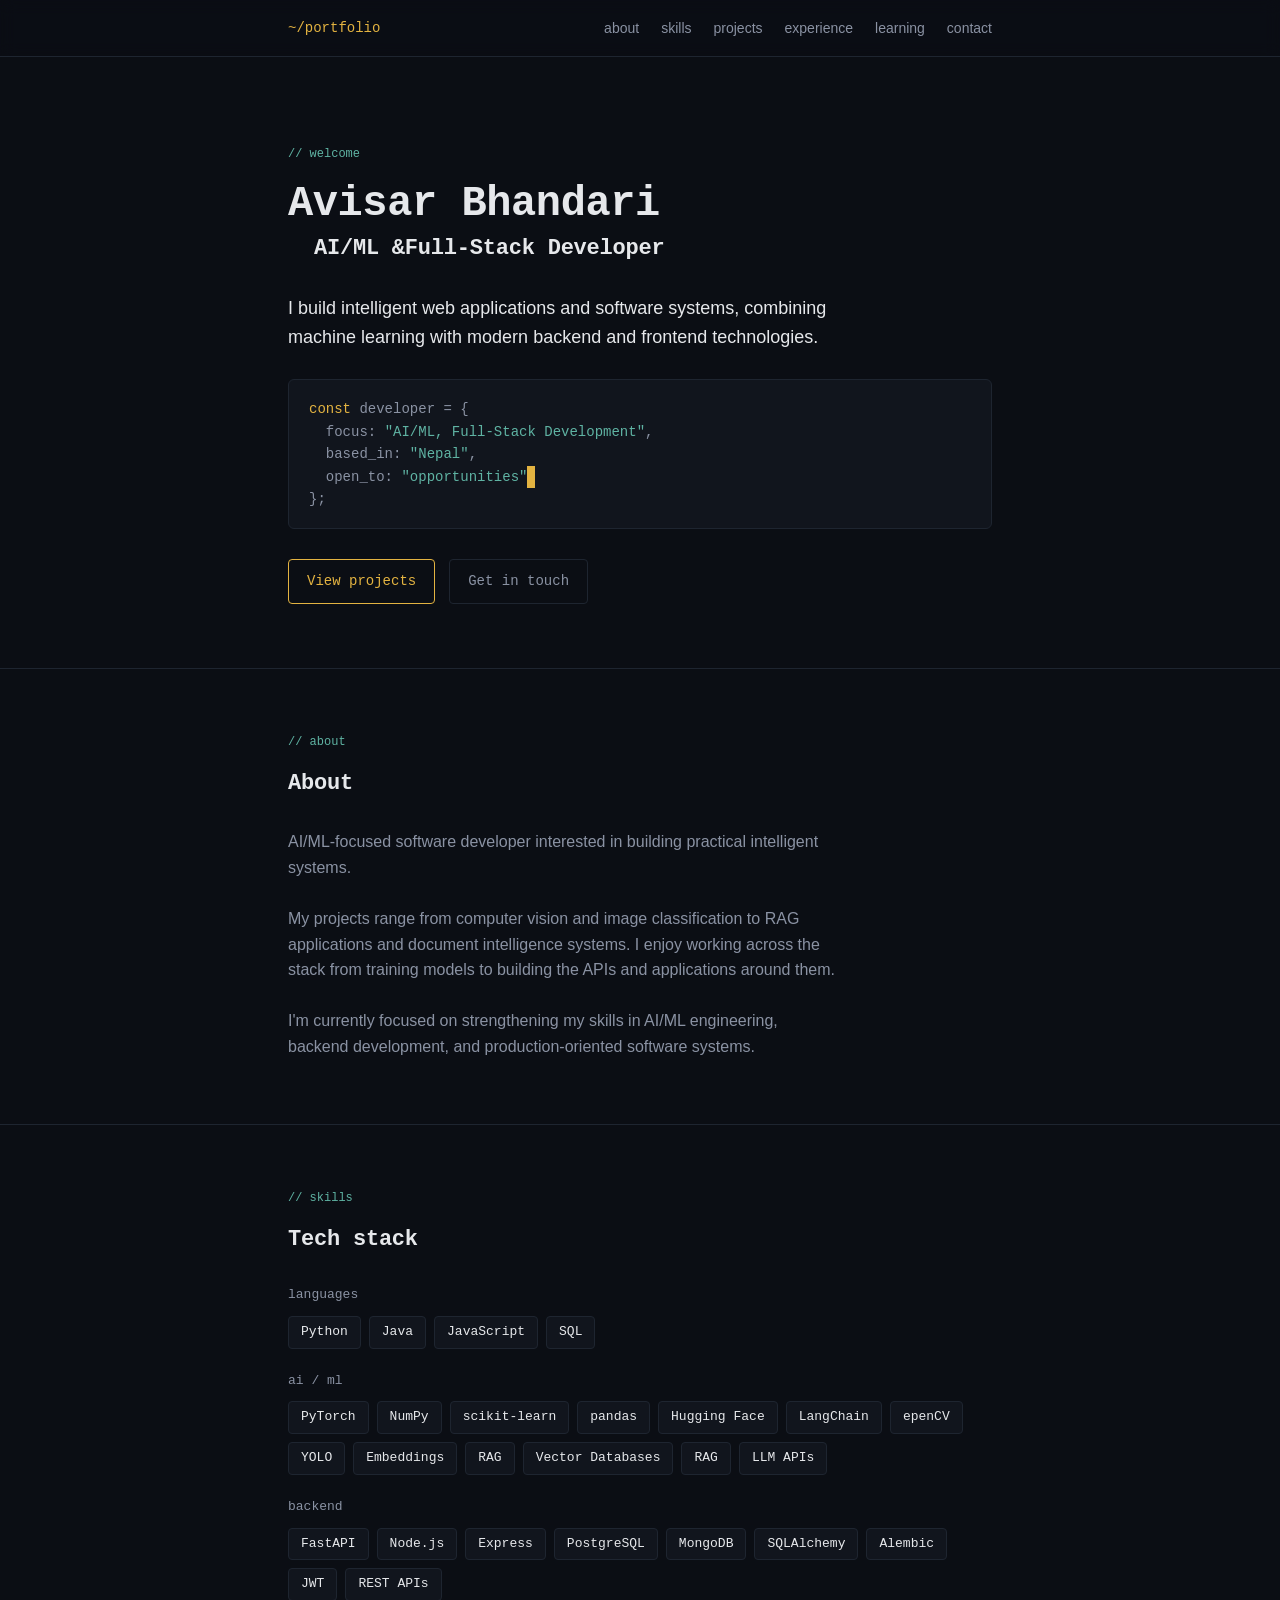
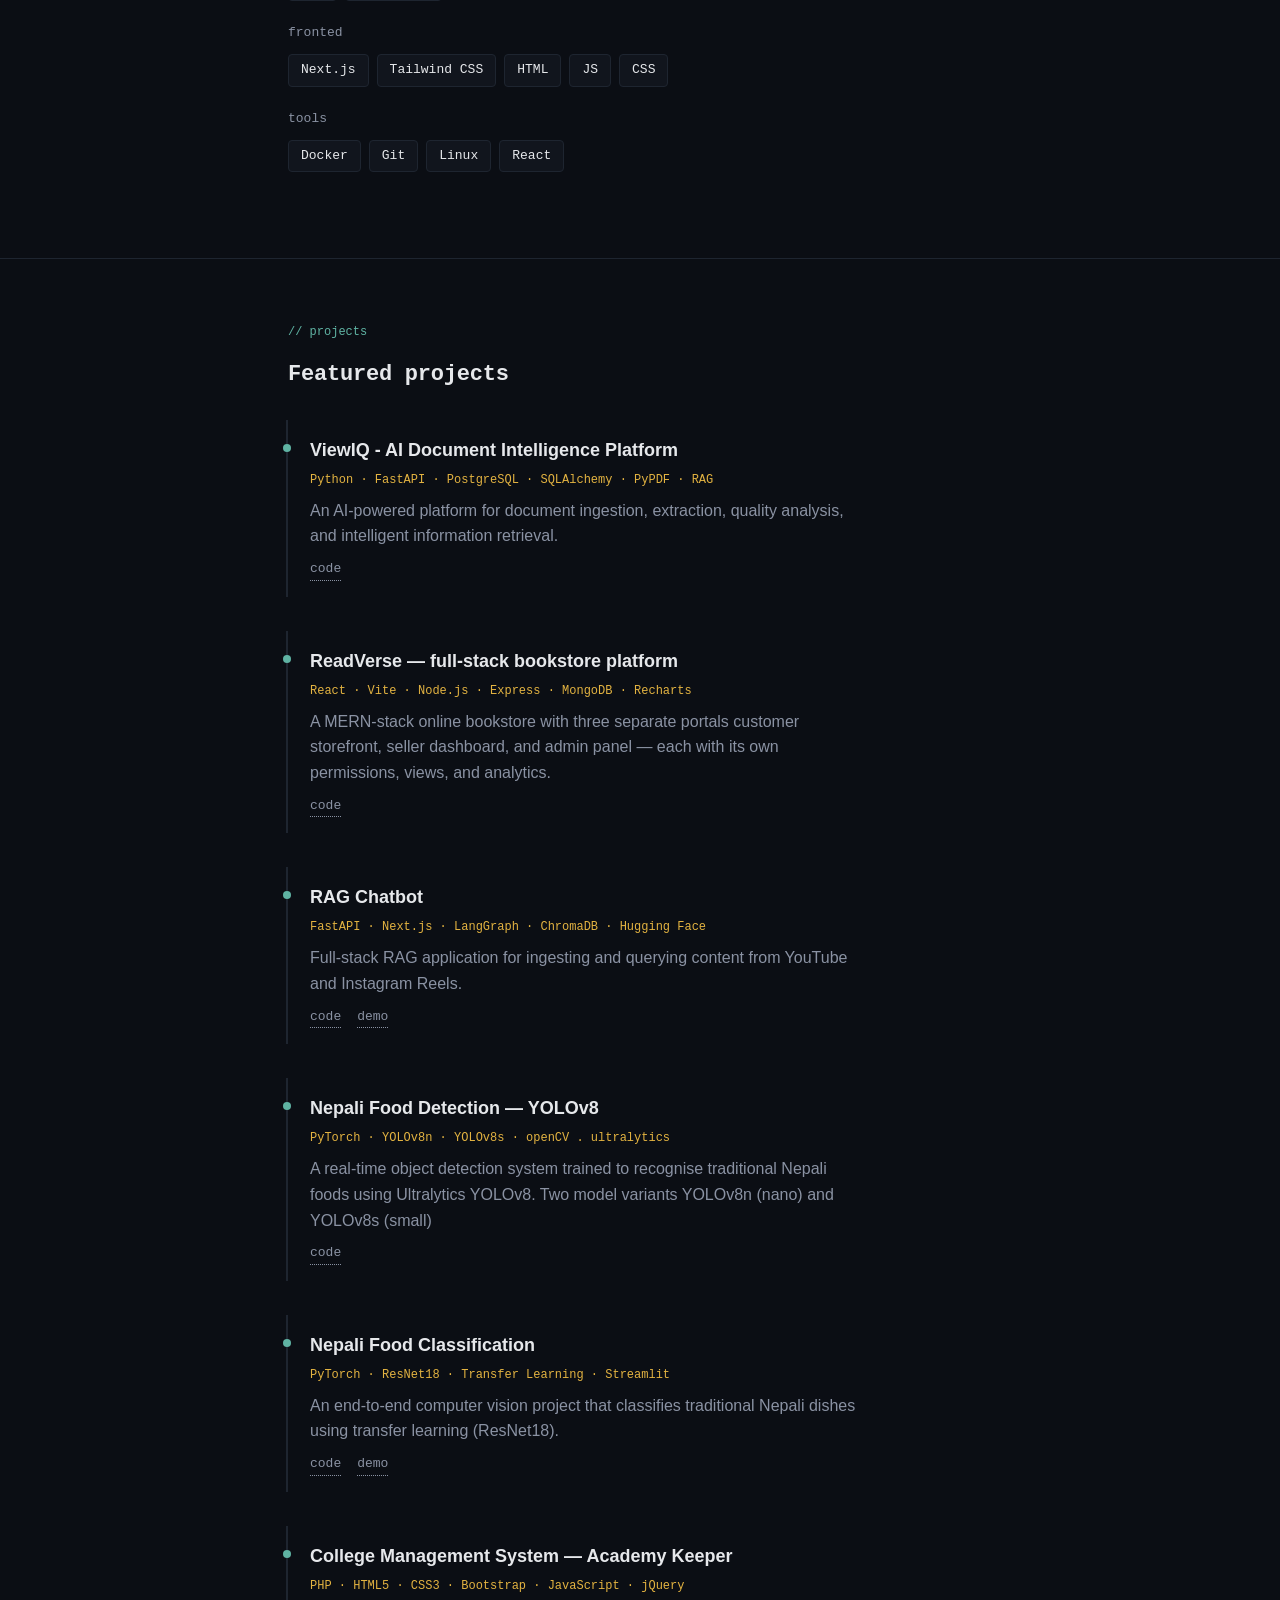
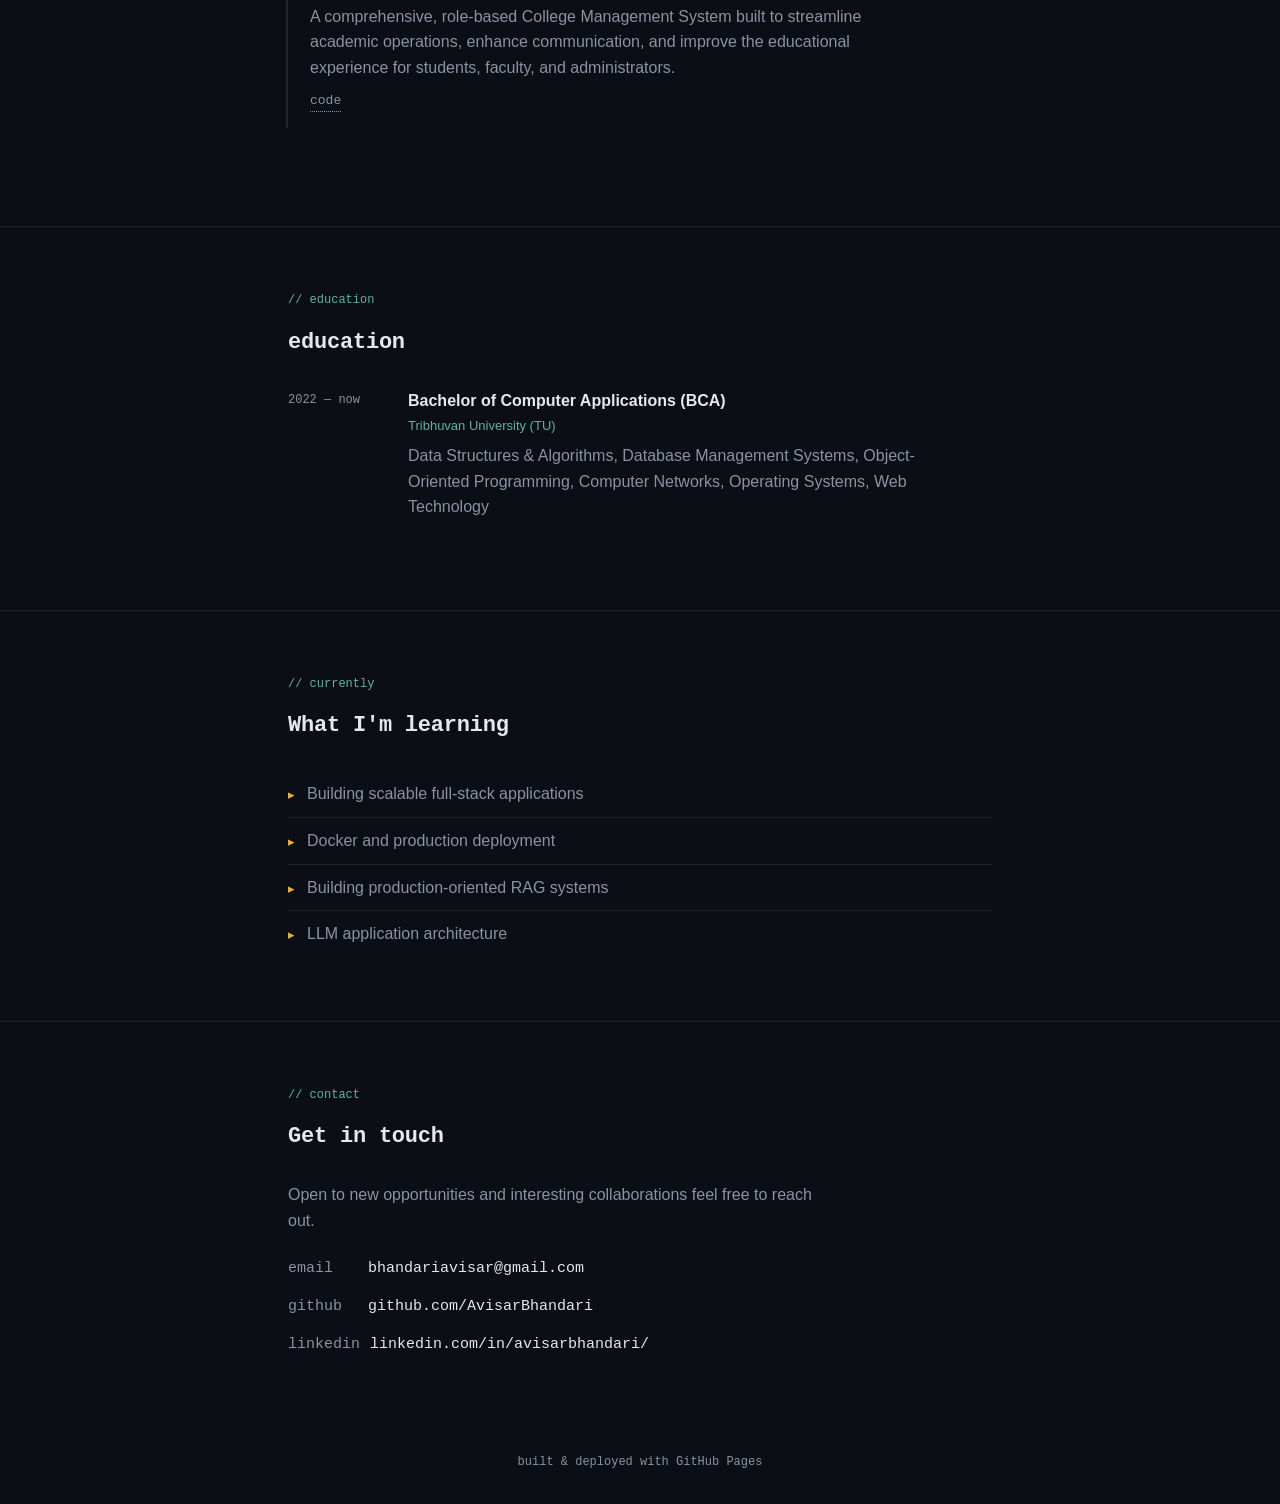
==== index.html @ fbb1cc0f "Add initial HTML and CSS files for portfolio website" ====
<!DOCTYPE html>
<html lang="en">
<head>
<meta charset="UTF-8">
<meta name="viewport" content="width=device-width, initial-scale=1">
<title>AI/ML &amp; Software Developer — Portfolio</title>
<link rel="stylesheet" href="style.css">
</head>
<body>

<nav>
  <div class="wrap">
    <span class="brand">~/portfolio</span>
    <div class="navlinks" id="navlinks">
      <a href="#about">about</a>
      <a href="#skills">skills</a>
      <a href="#projects">projects</a>
      <a href="#experience">experience</a>
      <a href="#learning">learning</a>
      <a href="#contact">contact</a>
    </div>
    <button class="navtoggle" id="navtoggle" aria-label="Toggle menu">☰</button>
  </div>
</nav>

<section id="hero">
  <div class="wrap">
    <span class="tag">// welcome</span>
    <h1>Avisar Bhandari <br></h1><h2>&nbsp; AI/ML &amp;Full-Stack Developer</h1>
    <p class="lead" style="margin-top:16px">
      I build intelligent web applications and software systems, combining machine learning with modern backend and frontend technologies.
    </p>
    <div class="hero-code">
<span class="k">const</span> developer = {<br>
&nbsp;&nbsp;focus: <span class="s">"AI/ML, Full-Stack Development"</span>,<br>
&nbsp;&nbsp;based_in: <span class="s">"Nepal"</span>,<br>
&nbsp;&nbsp;open_to: <span class="s">"opportunities"</span><span class="cursor">&nbsp;</span><br>
};
    </div>
    <div class="btnrow">
      <a class="btn primary" href="#projects">View projects</a>
      <a class="btn ghost" href="#contact">Get in touch</a>
    </div>
  </div>
</section>

<section id="about">
  <div class="wrap">
    <span class="tag">// about</span>
    <h2>About</h2>
    <p>
      AI/ML-focused software developer interested in building practical intelligent systems.
<br> <br>
      My projects range from computer vision and image classification to RAG applications and document intelligence systems. I enjoy working across the stack from training models to building the APIs and applications around them.
<br> <br>
      I'm currently focused on strengthening my skills in AI/ML engineering, backend development, and production-oriented software systems.
    </p>
  </div>
</section>

<section id="skills">
  <div class="wrap">
    <span class="tag">// skills</span>
    <h2>Tech stack</h2>

    <div class="skillgroup">
      <span class="glabel">languages</span>
      <div class="chips">
        <span class="chip">Python</span>
        <span class="chip">Java</span>
        <span class="chip">JavaScript</span>
        <span class="chip">SQL</span>
      </div>
    </div>

    <div class="skillgroup">
      <span class="glabel">ai / ml</span>
      <div class="chips">
        <span class="chip">PyTorch</span>
        <span class="chip">NumPy</span>
        <span class="chip">scikit-learn</span>
        <span class="chip">pandas</span>
        <span class="chip">Hugging Face</span>
        <span class="chip">LangChain</span>
        <span class="chip">epenCV</span>
        <span class="chip">YOLO</span>
        <span class="chip">Embeddings</span>
        <span class="chip">RAG</span>
        <span class="chip">Vector Databases</span>
        <span class="chip">RAG</span>
        <span class="chip">LLM APIs</span>
      </div>
    </div>
    
    <div class="skillgroup">
      <span class="glabel">backend</span>
      <div class="chips">
        <span class="chip">FastAPI</span>
        <span class="chip">Node.js</span>
        <span class="chip">Express</span>
        <span class="chip">PostgreSQL</span>
        <span class="chip">MongoDB</span>
        <span class="chip">SQLAlchemy</span>
        <span class="chip">Alembic</span>
        <span class="chip">JWT</span>
        <span class="chip">REST APIs</span>
      </div>
    </div>
    <div class="skillgroup">
      <span class="glabel">fronted</span>
      <div class="chips">
        <span class="chip">Next.js</span>
        <span class="chip">Tailwind CSS</span>
        <span class="chip">HTML</span>
        <span class="chip">JS</span>
        <span class="chip">CSS</span>
      </div>
    </div>
    <div class="skillgroup">
      <span class="glabel">tools</span>
      <div class="chips">
        <span class="chip">Docker</span>
        <span class="chip">Git</span>
        <span class="chip">Linux</span>
        <span class="chip">React</span>
      </div>
    </div>
  </div>
</section>

<section id="projects">
  <div class="wrap">
    <span class="tag">// projects</span>
    <h2>Featured projects</h2>

    <div class="project linked" >
      <h3> <a href=""></a> ViewIQ - AI Document Intelligence Platform</h3>
      <span class="stack">Python · FastAPI · PostgreSQL · SQLAlchemy · PyPDF · RAG</span>
      <p>An AI-powered platform for document ingestion, extraction, quality analysis, and intelligent information retrieval.</p>
      <div class="links">
        <a href="https://github.com/AvisarBhandari/AI-Document-Intelligence-Platform">code</a>
        <!-- <a href="#">demo</a> -->
      </div>
    </div>

    <div class="project linked">
      <h3> <a class="stretch" href="project-bookstore.html" target="_blank"></a>ReadVerse — full-stack bookstore platform</h3>
      <span class="stack">React · Vite · Node.js · Express · MongoDB · Recharts</span>
      <p>A MERN-stack online bookstore with three separate portals customer storefront, seller dashboard, and admin panel — each with its own permissions, views, and analytics.</p>
      <div class="links">
        <a href="https://github.com/AvisarBhandari/Book-Store" target="_blank">code</a>
      </div>
    </div>

    <div class="project linked">
      <h3> <a class="stretch" href="" target="_blank"></a>RAG Chatbot</h3>
      <span class="stack">FastAPI · Next.js · LangGraph · ChromaDB · Hugging Face</span>
      <p>Full-stack RAG application for ingesting and querying content from YouTube and Instagram Reels.</p>
      <div class="links">
        <a href="https://github.com/AvisarBhandari/ViewIQ" target="_blank">code</a>
        <a href="https://rag-chatbot-six-zeta.vercel.app/" target="_blank">demo</a>
      </div>
    </div>

    <div class="project linked">
      <h3><a class="stretch" href="project-yolo.html" target="_blank"></a> Nepali Food Detection — YOLOv8</h3>
      <span class="stack">PyTorch · YOLOv8n · YOLOv8s · openCV . ultralytics</span>
      <p>A real-time object detection system trained to recognise traditional Nepali foods using Ultralytics YOLOv8. Two model variants YOLOv8n (nano) and YOLOv8s (small)</p>
      <div class="links">
        <a href="https://github.com/AvisarBhandari/nepali-food-detection-yolo" target="_blank">code</a>
      </div>
    </div>


    <div class="project linked">
      <h3> <a class="stretch" href="" target="_blank" ></a> Nepali Food Classification</h3>
      <span class="stack">PyTorch · ResNet18 · Transfer Learning · Streamlit</span>
      <p>An end-to-end computer vision project that classifies traditional Nepali dishes using transfer learning (ResNet18).</p>
      <div class="links">
        <a href="https://github.com/AvisarBhandari/Nepali-Food-Classification" target="_blank" rel="noopener noreferrer">code</a>
        <a href="https://avisarbhandari-nepali-food-classific-srcstreamlit-appapp-fdmlas.streamlit.app/" target="_blank" rel="noopener noreferrer">demo</a>
      </div>
    </div>
    <div class="project linked">
      <h3> <a class="stretch" href="" target="_blank" ></a>College Management System — Academy Keeper</h3>
      <span class="stack">PHP · HTML5 · CSS3 · Bootstrap · JavaScript · jQuery</span>
      <p>A comprehensive, role-based College Management System built to streamline academic operations, enhance communication, and improve the educational experience for students, faculty, and administrators.</p>
      <div class="links">
        <a href="https://github.com/AvisarBhandari/CMS" target="_blank" rel="noopener noreferrer">code</a>
        
      </div>
    </div>
  </div>
</section>

<section id="experience">
  <div class="wrap">
    <!-- <span class="tag">// experience</span> -->
    <span class="tag">// education</span>
    <h2>
      <!-- Experience &amp; -->
       education</h2>

    <!-- <div class="entry">
      <span class="when">2022 — 2024</span>
      <div class="what">
        <h3>Previous Role</h3>
        <span class="org">Previous Company</span>
        <p>Key responsibilities or achievements from this role.</p>
      </div>
    </div> -->

    <div class="entry">
      <span class="when">2022 — now</span>
      <div class="what">
        <h3>Bachelor of Computer Applications (BCA)</h3>
        <span class="org">Tribhuvan University (TU)</span>
        <p>Data Structures & Algorithms, Database Management Systems, Object-Oriented Programming, Computer Networks, Operating Systems, Web Technology</p>
      </div>
    </div>
  </div>
</section>

<section id="learning">
  <div class="wrap">
    <span class="tag">// currently</span>
    <h2>What I'm learning</h2>
    <ul class="learning-list">
      <li>Building scalable full-stack applications</li>
      <li>Docker and production deployment</li>
      <li>Building production-oriented RAG systems</li>
      <li>LLM application architecture</li>
    </ul>
  </div>
</section>

<section id="contact">
  <div class="wrap">
    <span class="tag">// contact</span>
    <h2>Get in touch</h2>
    <p>Open to new opportunities and interesting collaborations feel free to reach out.</p>
    <div class="contactlinks">
      <a href="mailto:bhandariavisar@gmail.com" target="_blank" rel="noopener noreferrer"><span class="label">email</span> bhandariavisar@gmail.com</a>
      <a href="https://github.com/AvisarBhandari" target="_blank" rel="noopener noreferrer"><span class="label">github</span> github.com/AvisarBhandari</a>
      <a href="https://www.linkedin.com/in/avisarbhandari/" target="_blank" rel="noopener noreferrer"><span class="label">linkedin</span> linkedin.com/in/avisarbhandari/</a>
    </div>
  </div>
</section>

<footer>
  <div class="wrap">built &amp; deployed with GitHub Pages</div>
</footer>

<script>
  document.getElementById('navtoggle').addEventListener('click', function(){
    document.getElementById('navlinks').classList.toggle('open');
  });
  document.querySelectorAll('.navlinks a').forEach(function(a){
    a.addEventListener('click', function(){
      document.getElementById('navlinks').classList.remove('open');
    });
  });
</script>

</body>
</html>
---- style.css ----
:root{
  --bg:#0b0e14;
  --surface:#11151d;
  --line:#1e2530;
  --text:#e6e8eb;
  --muted:#8a92a3;
  --gold:#e3b341;
  --teal:#5fb3a3;
  --mono:'JetBrains Mono','SFMono-Regular',Consolas,monospace;
  --sans:'Inter',-apple-system,BlinkMacSystemFont,'Segoe UI',sans-serif;
}
*{box-sizing:border-box;margin:0;padding:0}
html{scroll-behavior:smooth}
body{background:var(--bg);color:var(--text);font-family:var(--sans);line-height:1.6;-webkit-font-smoothing:antialiased}
a{color:inherit}
::selection{background:var(--gold);color:#0b0e14}
.wrap{max-width:760px;margin:0 auto;padding:0 28px}
code{font-family:var(--mono);font-size:.92em;color:var(--gold)}

/* NAV */
nav{position:sticky;top:0;z-index:10;background:rgba(11,14,20,.85);backdrop-filter:blur(8px);border-bottom:1px solid var(--line)}
nav .wrap{display:flex;align-items:center;justify-content:space-between;height:56px}
.brand{font-family:var(--mono);font-size:14px;color:var(--gold);text-decoration:none}
.navlinks{display:flex;gap:22px;font-size:14px;color:var(--muted)}
.navlinks a{text-decoration:none;transition:color .15s}
.navlinks a:hover{color:var(--text)}
.navtoggle{display:none;background:none;border:none;color:var(--text);font-size:20px;cursor:pointer}
.back{font-family:var(--mono);font-size:13px;color:var(--muted);text-decoration:none}
.back:hover{color:var(--text)}
@media (max-width:600px){
  .navlinks{display:none}
  .navtoggle{display:block}
  .navlinks.open{display:flex;flex-direction:column;gap:0;position:absolute;top:56px;left:0;right:0;background:var(--surface);border-bottom:1px solid var(--line);padding:8px 28px}
  .navlinks.open a{padding:12px 0;border-bottom:1px solid var(--line)}
  .navlinks.open a:last-child{border-bottom:none}
}

section{padding:64px 0;border-bottom:1px solid var(--line)}
section:last-of-type{border-bottom:none}

.tag{font-family:var(--mono);font-size:12px;color:var(--teal);display:block;margin-bottom:14px}
h1,h2{font-family:var(--mono);font-weight:600;letter-spacing:-.01em}
h1{font-size:clamp(28px,5vw,42px);line-height:1.25}
h2{font-size:22px;margin-bottom:28px}
p{color:var(--muted);max-width:62ch}
.lead{color:var(--text);font-size:18px;max-width:58ch}

/* HERO */
#hero{padding-top:88px}
.hero-code{font-family:var(--mono);font-size:14px;color:var(--muted);background:var(--surface);border:1px solid var(--line);border-radius:6px;padding:18px 20px;margin-top:28px;overflow-x:auto}
.hero-code .k{color:var(--gold)}
.hero-code .s{color:var(--teal)}
.cursor{display:inline-block;width:8px;background:var(--gold);animation:blink 1s step-end infinite}
@keyframes blink{50%{opacity:0}}

.btnrow{display:flex;gap:14px;margin-top:30px;flex-wrap:wrap}
.btn{font-family:var(--mono);font-size:14px;padding:10px 18px;border-radius:4px;text-decoration:none;border:1px solid var(--line);transition:border-color .15s,color .15s;color:var(--muted)}
.btn.primary{border-color:var(--gold);color:var(--gold)}
.btn.primary:hover{background:var(--gold);color:#0b0e14}
.btn.ghost:hover{color:var(--text);border-color:var(--muted)}

/* SKILLS */
.skillgroup{margin-bottom:22px}
.skillgroup .glabel{font-family:var(--mono);font-size:13px;color:var(--muted);margin-bottom:10px;display:block}
.chips{display:flex;flex-wrap:wrap;gap:8px}
.chip{font-family:var(--mono);font-size:13px;color:var(--text);background:var(--surface);border:1px solid var(--line);padding:5px 12px;border-radius:4px}

/* PROJECT CARDS (index page) */
.project{border-left:2px solid var(--line);padding:4px 0 4px 22px;margin-bottom:34px;position:relative}
.project::before{content:'';position:absolute;left:-5px;top:10px;width:8px;height:8px;border-radius:50%;background:var(--teal)}
.project.linked{
  display:block;text-decoration:none;color:inherit;cursor:pointer;
  padding:16px 20px 16px 22px;margin-left:-2px;border-radius:0 8px 8px 0;
  transition:background .2s,border-color .2s,transform .2s;
}
.project.linked::before{top:24px;transition:background .2s,transform .2s}
.project.linked h3{transition:color .2s}
.project.linked:hover,.project.linked:focus-within{
  background:var(--surface);border-left-color:var(--gold);transform:translateX(4px);
  outline:none;
}
.project.linked:hover::before,.project.linked:focus-within::before{background:var(--gold);transform:scale(1.4)}
.project.linked:hover h3,.project.linked:focus-within h3{color:var(--gold)}
.project.linked:active{transform:translateX(2px)}
.project h3{font-family:var(--sans);font-size:18px;font-weight:600;margin-bottom:6px}
.project .stack{font-family:var(--mono);font-size:12px;color:var(--gold);margin-bottom:8px;display:block}
.project p{margin-bottom:10px}
.project .links{display:flex;gap:16px;font-size:13px;font-family:var(--mono)}
.project .links a{color:var(--muted);text-decoration:none;border-bottom:1px dotted var(--muted)}
.project .links a:hover{color:var(--teal);border-color:var(--teal)}
.project .arrow{font-family:var(--mono);font-size:13px;color:var(--muted);display:inline-block;transition:color .2s,transform .2s}
.project.linked:hover .arrow,.project.linked:focus-within .arrow{color:var(--gold);transform:translateX(6px)}

/* EXPERIENCE */
.entry{display:flex;gap:24px;margin-bottom:26px}
.entry .when{font-family:var(--mono);font-size:12px;color:var(--muted);min-width:96px;padding-top:3px}
.entry .what h3{font-size:16px;font-weight:600;margin-bottom:3px}
.entry .what .org{font-size:13px;color:var(--teal);margin-bottom:6px;display:block}
@media (max-width:560px){.entry{flex-direction:column;gap:4px}}

/* LEARNING */
.learning-list{list-style:none}
.learning-list li{padding:10px 0;border-bottom:1px solid var(--line);color:var(--muted);display:flex;gap:12px;align-items:baseline}
.learning-list li:last-child{border-bottom:none}
.learning-list li::before{content:'▸';color:var(--gold);font-size:13px}

/* CONTACT */
#contact p{margin-bottom:24px}
.contactlinks{display:flex;flex-direction:column;gap:14px;font-family:var(--mono);font-size:15px}
.contactlinks a{text-decoration:none;color:var(--text);display:flex;gap:10px;align-items:center}
.contactlinks a:hover{color:var(--gold)}
.contactlinks .label{color:var(--muted);min-width:70px;display:inline-block}

footer{padding:32px 0;text-align:center;font-family:var(--mono);font-size:12px;color:var(--muted)}

/* ===== PROJECT DETAIL PAGES ===== */
header.page{padding:56px 0 40px}
header.page p{color:var(--muted);max-width:58ch}
.case-head{margin-bottom:8px}
.case-head .repo{font-family:var(--mono);font-size:13px;color:var(--muted);margin-bottom:10px;display:block}
.case-head .repo a{color:var(--muted);text-decoration:none;border-bottom:1px dotted var(--muted)}
.case-head .repo a:hover{color:var(--teal);border-color:var(--teal)}
.case-head h1{font-family:var(--sans);font-size:clamp(24px,4vw,32px);font-weight:700;margin-bottom:10px}
.case-head .summary{color:var(--text);font-size:17px;max-width:60ch}

h3.sub{font-family:var(--mono);font-size:13px;color:var(--muted);margin:30px 0 12px;letter-spacing:.02em}

ul.feat{list-style:none;margin-bottom:8px}
ul.feat li{color:var(--muted);padding:6px 0 6px 20px;position:relative;max-width:62ch}
ul.feat li::before{content:'▸';color:var(--gold);position:absolute;left:0;font-size:13px}
ul.feat li strong{color:var(--text);font-weight:600}

/* image gallery */
.gallery{display:grid;grid-template-columns:repeat(2,1fr);gap:16px;margin:18px 0 8px}
.gallery figure{margin:0;border:1px solid var(--line);border-radius:6px;overflow:hidden;background:var(--surface)}
.gallery img{width:100%;height:100%;object-fit:cover;aspect-ratio:16/10;display:block}
.gallery figcaption{font-family:var(--mono);font-size:12px;color:var(--muted);padding:8px 12px;border-top:1px solid var(--line)}
.gallery .wide{grid-column:1 / -1}
.gallery .wide img{aspect-ratio:16/8}
@media (max-width:560px){.gallery{grid-template-columns:1fr}}

/* metrics table */
.scrollx{overflow-x:auto}
table.metrics{width:100%;border-collapse:collapse;margin:14px 0 8px;font-family:var(--mono);font-size:13px}
table.metrics th,table.metrics td{text-align:left;padding:9px 12px;border-bottom:1px solid var(--line);white-space:nowrap}
table.metrics th{color:var(--muted);font-weight:500}
table.metrics td{color:var(--text)}
table.metrics tr.best td{color:var(--gold)}

.note{background:var(--surface);border:1px solid var(--line);border-left:2px solid var(--teal);padding:14px 18px;border-radius:0 6px 6px 0;margin:20px 0;font-size:14px;color:var(--muted)}
.note strong{color:var(--text)}

.links{display:flex;gap:18px;margin-top:24px;flex-wrap:wrap}

@media (prefers-reduced-motion:reduce){
  .project.linked,.project.linked:hover,.project .arrow,.project.linked:hover .arrow{transform:none;transition:none}
  .cursor{animation:none}
  html{scroll-behavior:auto}
}

/* Whole-card click target that still allows separate links inside the card */
.project.linked .stretch{color:inherit;text-decoration:none}
.project.linked .stretch::after{content:'';position:absolute;inset:0;border-radius:0 8px 8px 0}
.project.linked .links{position:relative;z-index:1;margin-top:4px}
.project.linked .links a:hover{color:var(--teal)}
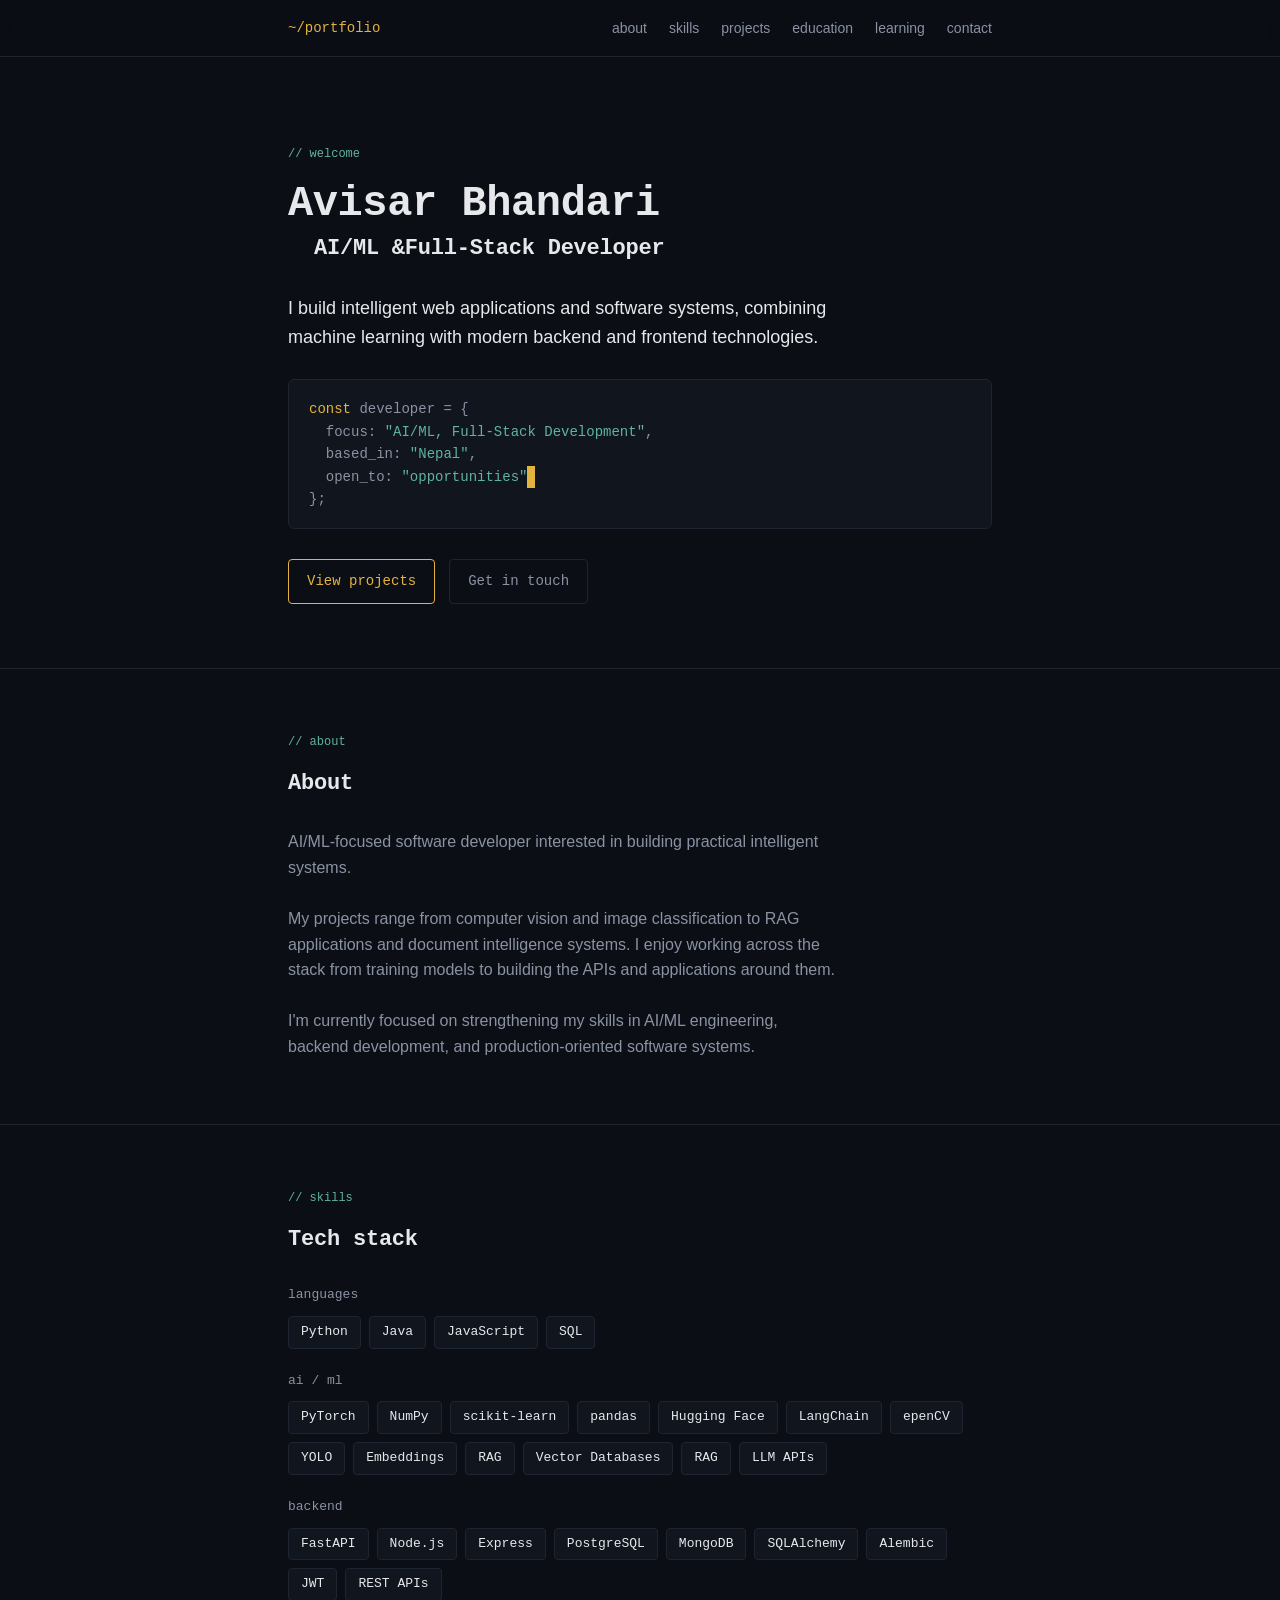
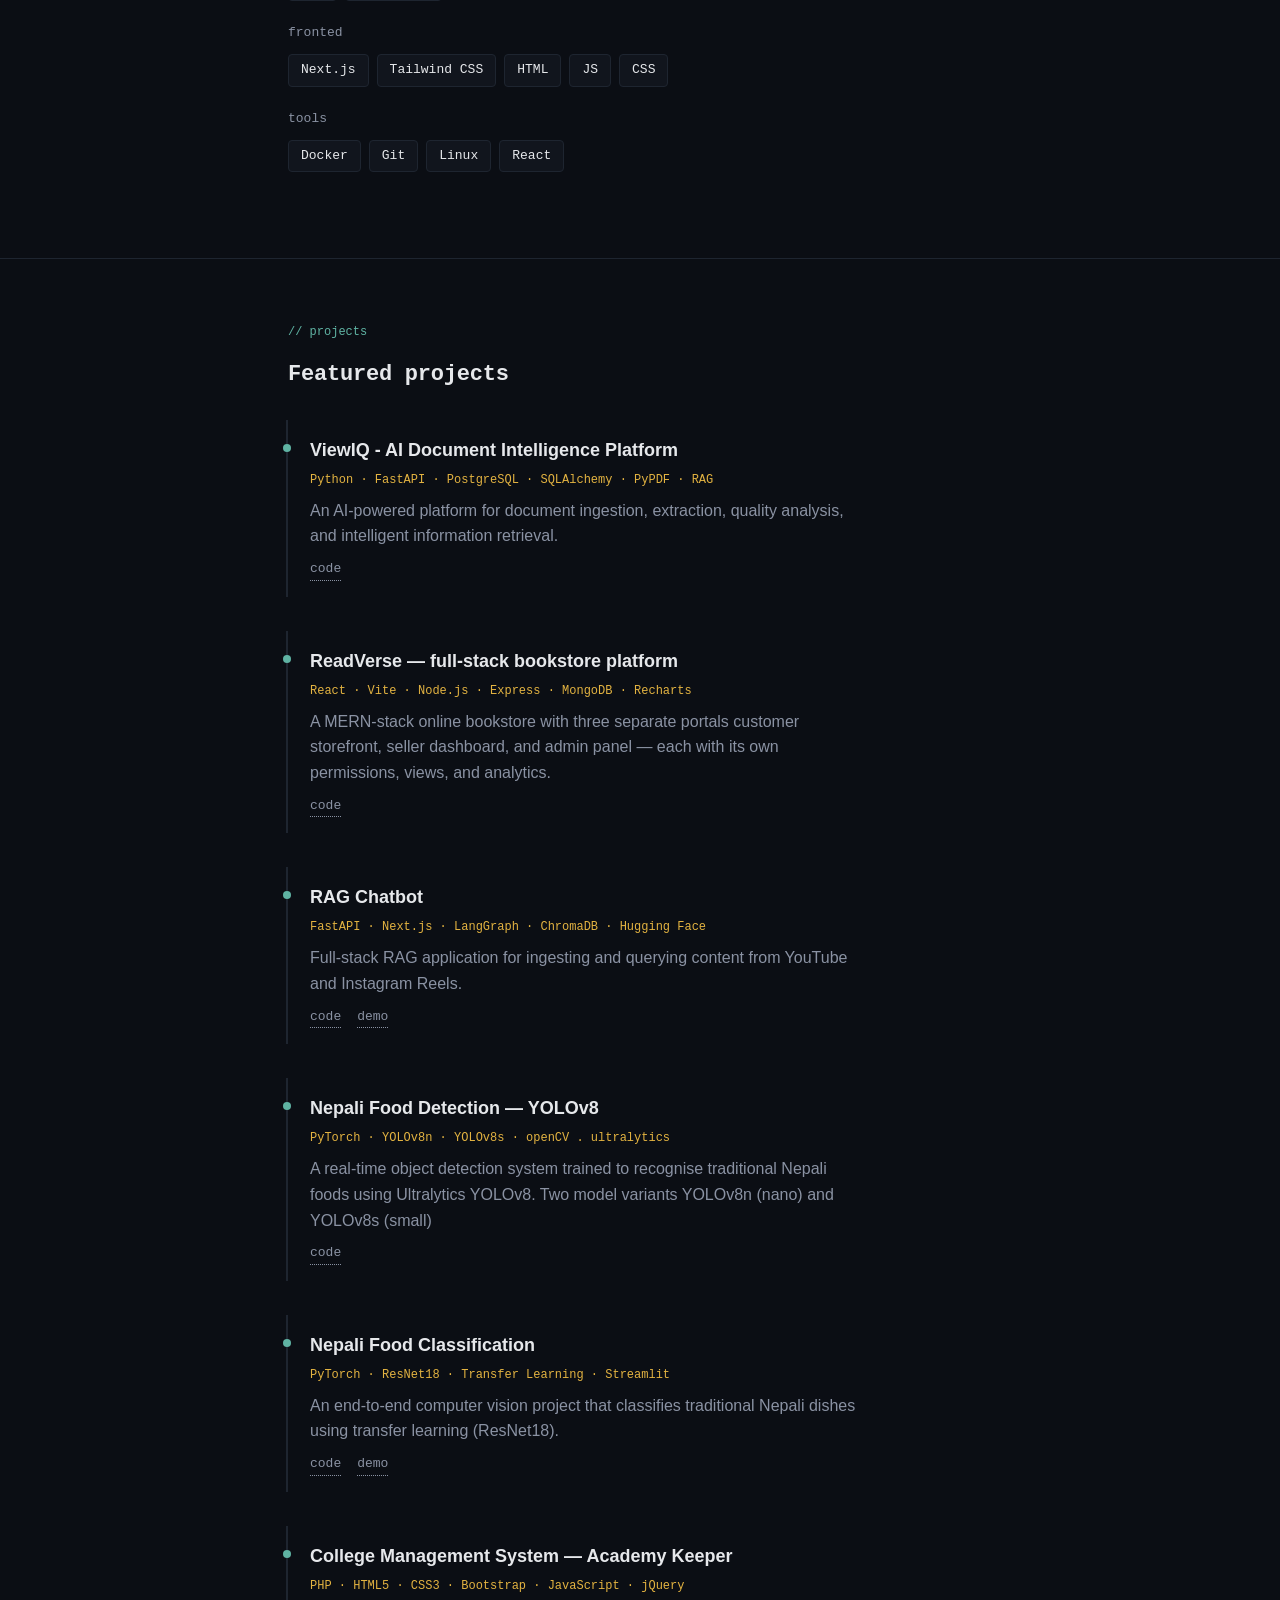
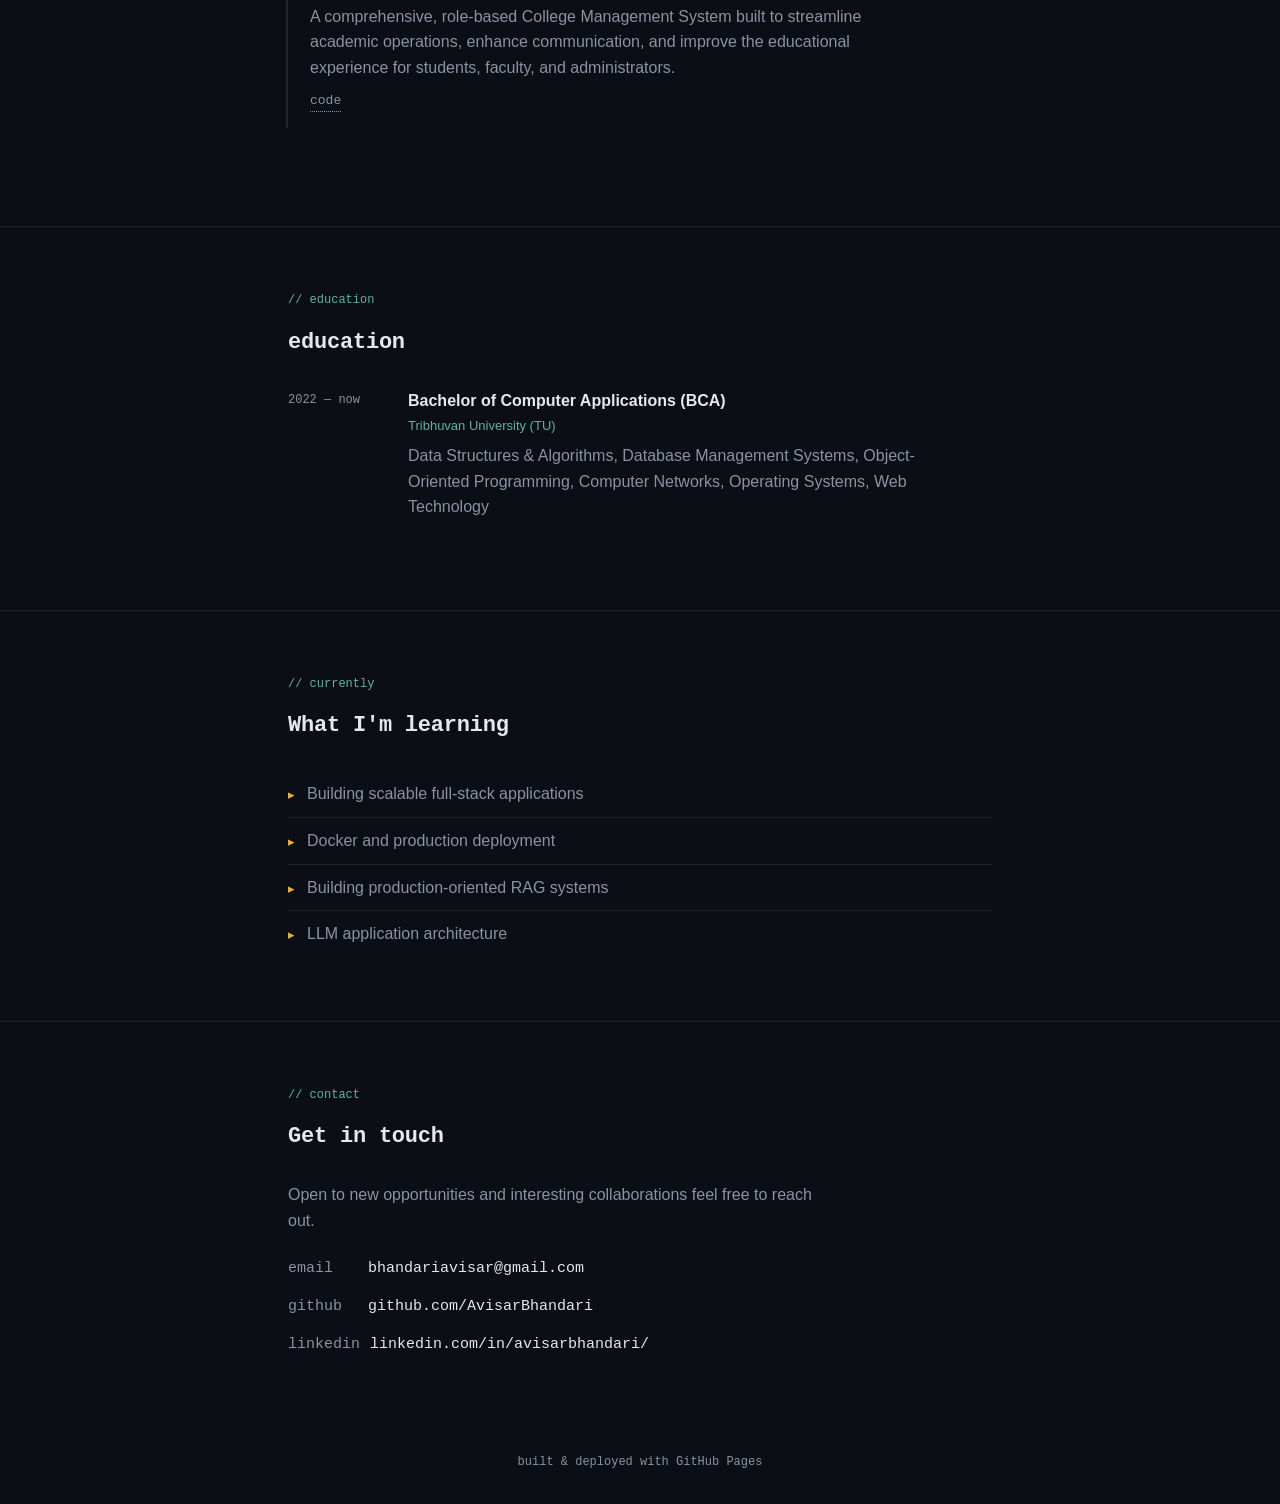
==== commit 354a2748: "Add project-bookstore page, image gallery, and lightbox functionality" ====
--- a/index.html
+++ b/index.html
@@ -15,7 +15,7 @@
       <a href="#about">about</a>
       <a href="#skills">skills</a>
       <a href="#projects">projects</a>
-      <a href="#experience">experience</a>
+      <a href="#education">education</a>
       <a href="#learning">learning</a>
       <a href="#contact">contact</a>
     </div>
@@ -153,7 +153,7 @@
     </div>
 
     <div class="project linked">
-      <h3> <a class="stretch" href="" target="_blank"></a>RAG Chatbot</h3>
+      <h3> <a class="stretch" href="ViewIQ-RAG.html" target="_blank"></a>RAG Chatbot</h3>
       <span class="stack">FastAPI · Next.js · LangGraph · ChromaDB · Hugging Face</span>
       <p>Full-stack RAG application for ingesting and querying content from YouTube and Instagram Reels.</p>
       <div class="links">
@@ -193,7 +193,7 @@
   </div>
 </section>
 
-<section id="experience">
+<section id="education">
   <div class="wrap">
     <!-- <span class="tag">// experience</span> -->
     <span class="tag">// education</span>
--- a/style.css
+++ b/style.css
@@ -130,14 +130,31 @@
 ul.feat li::before{content:'▸';color:var(--gold);position:absolute;left:0;font-size:13px}
 ul.feat li strong{color:var(--text);font-weight:600}
 
-/* image gallery */
-.gallery{display:grid;grid-template-columns:repeat(2,1fr);gap:16px;margin:18px 0 8px}
-.gallery figure{margin:0;border:1px solid var(--line);border-radius:6px;overflow:hidden;background:var(--surface)}
-.gallery img{width:100%;height:100%;object-fit:cover;aspect-ratio:16/10;display:block}
-.gallery figcaption{font-family:var(--mono);font-size:12px;color:var(--muted);padding:8px 12px;border-top:1px solid var(--line)}
-.gallery .wide{grid-column:1 / -1}
-.gallery .wide img{aspect-ratio:16/8}
-@media (max-width:560px){.gallery{grid-template-columns:1fr}}
+/* image gallery: tight masonry, no card boxes */
+.gallery{column-count:2;column-gap:10px;margin:18px 0 8px}
+.gallery.three{column-count:3}
+.gallery figure{position:relative;margin:0 0 10px;break-inside:avoid;border-radius:8px;overflow:hidden;background:var(--surface);cursor:zoom-in}
+.gallery img{width:100%;height:auto;display:block;transition:transform .35s ease,filter .35s ease}
+.gallery figure:hover img{transform:scale(1.03);filter:brightness(.8)}
+.gallery figcaption{position:absolute;left:0;right:0;bottom:0;padding:26px 12px 10px;font-family:var(--mono);font-size:12px;color:#fff;background:linear-gradient(transparent,rgba(0,0,0,.75));opacity:0;transition:opacity .25s}
+.gallery figure:hover figcaption{opacity:1}
+@media (hover:none){.gallery figcaption{opacity:1}}
+.gallery .wide{column-span:all}
+@media (max-width:560px){.gallery,.gallery.three{column-count:1}}
+
+/* lightbox pop-up */
+.lightbox{position:fixed;inset:0;z-index:50;background:rgba(5,7,10,.94);display:flex;flex-direction:column;align-items:center;justify-content:center;padding:56px 64px 24px;cursor:zoom-out;animation:lbfade .2s ease}
+.lightbox img{max-width:100%;max-height:calc(100% - 44px);border-radius:8px;box-shadow:0 20px 60px rgba(0,0,0,.6);animation:lbzoom .25s ease;cursor:default}
+.lightbox .lb-cap{margin-top:14px;font-family:var(--mono);font-size:13px;color:var(--muted);text-align:center}
+.lightbox button{position:absolute;background:var(--surface);border:1px solid var(--line);color:var(--text);font-family:var(--mono);cursor:pointer;border-radius:6px;transition:border-color .15s,color .15s}
+.lightbox button:hover{border-color:var(--gold);color:var(--gold)}
+.lb-close{top:16px;right:16px;font-size:14px;padding:8px 14px}
+.lb-prev,.lb-next{top:50%;transform:translateY(-50%);font-size:20px;width:42px;height:56px}
+.lb-prev{left:12px}.lb-next{right:12px}
+@keyframes lbfade{from{opacity:0}to{opacity:1}}
+@keyframes lbzoom{from{opacity:0;transform:scale(.96)}to{opacity:1;transform:scale(1)}}
+@media (max-width:560px){.lightbox{padding:56px 12px 16px}.lb-prev,.lb-next{top:auto;bottom:12px;transform:none}}
+@media (prefers-reduced-motion:reduce){.gallery img{transition:none}.gallery figure:hover img{transform:none}.lightbox,.lightbox img{animation:none}}
 
 /* metrics table */
 .scrollx{overflow-x:auto}
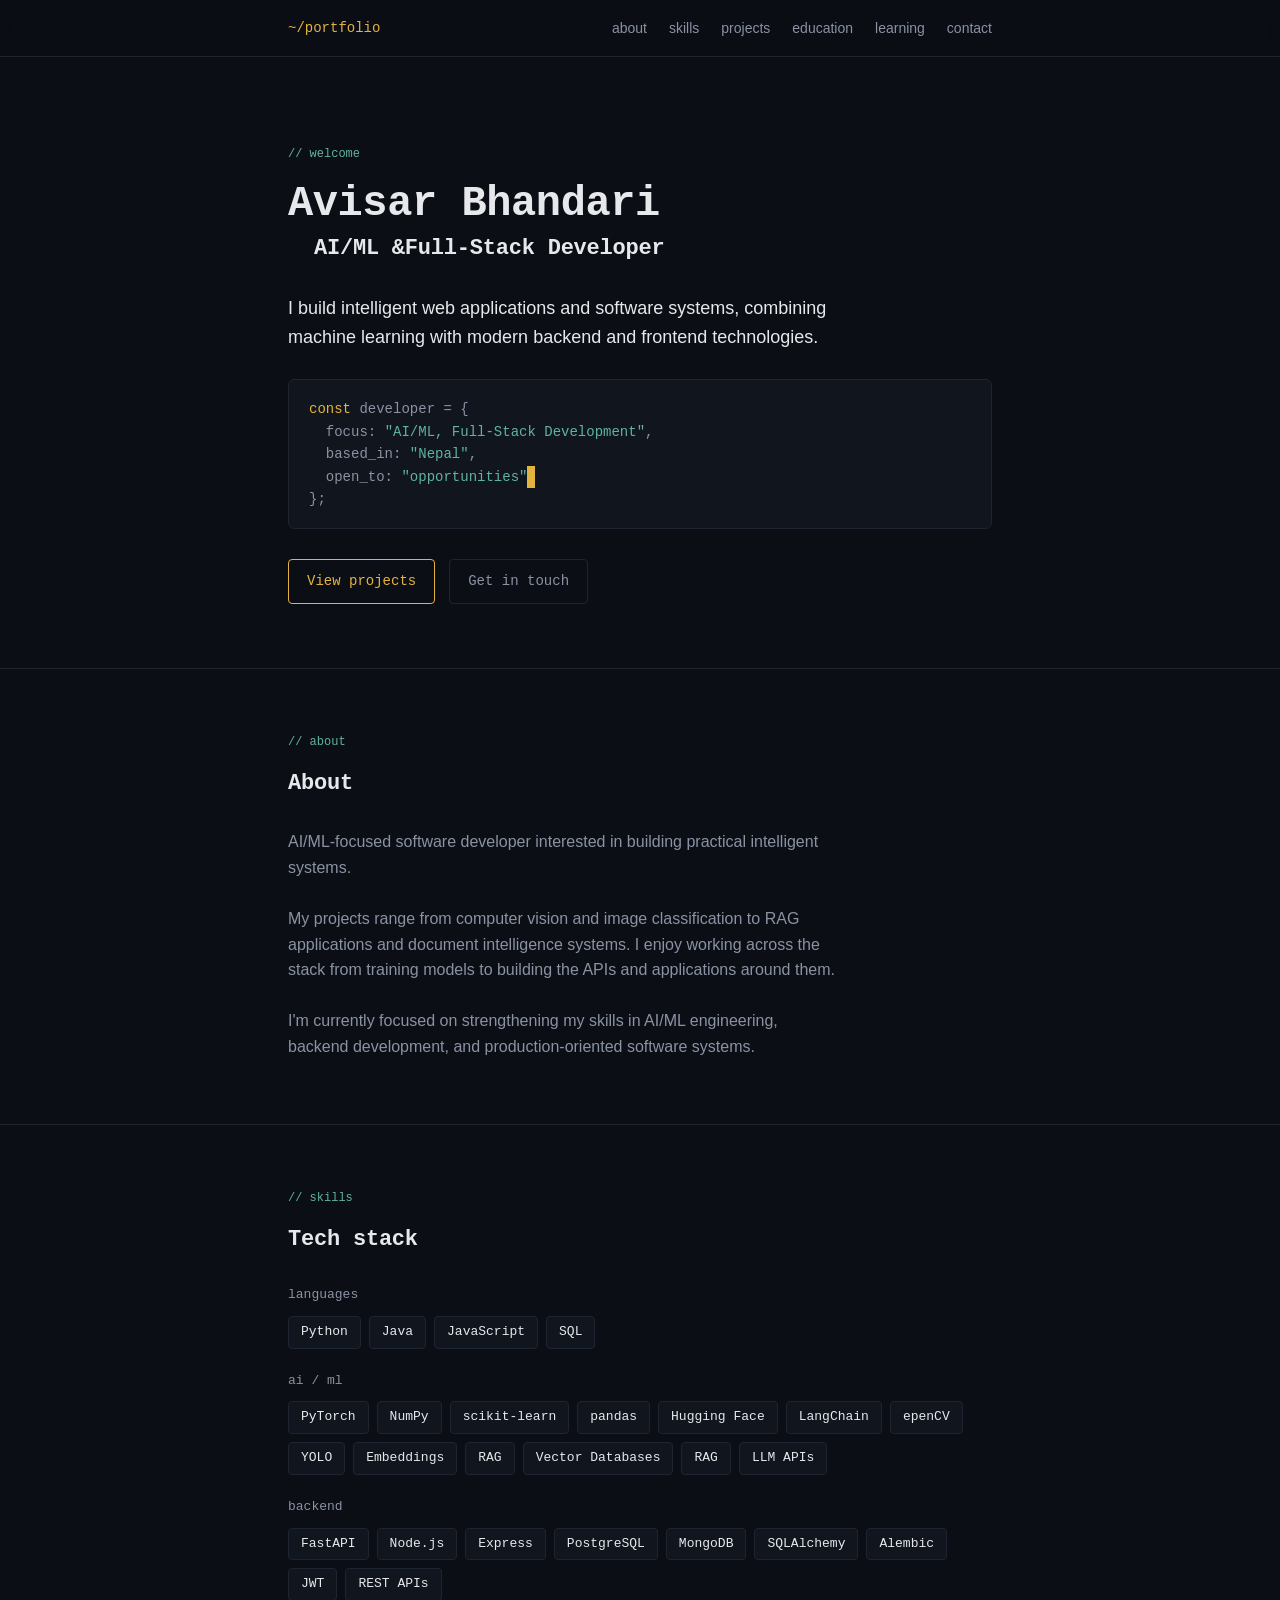
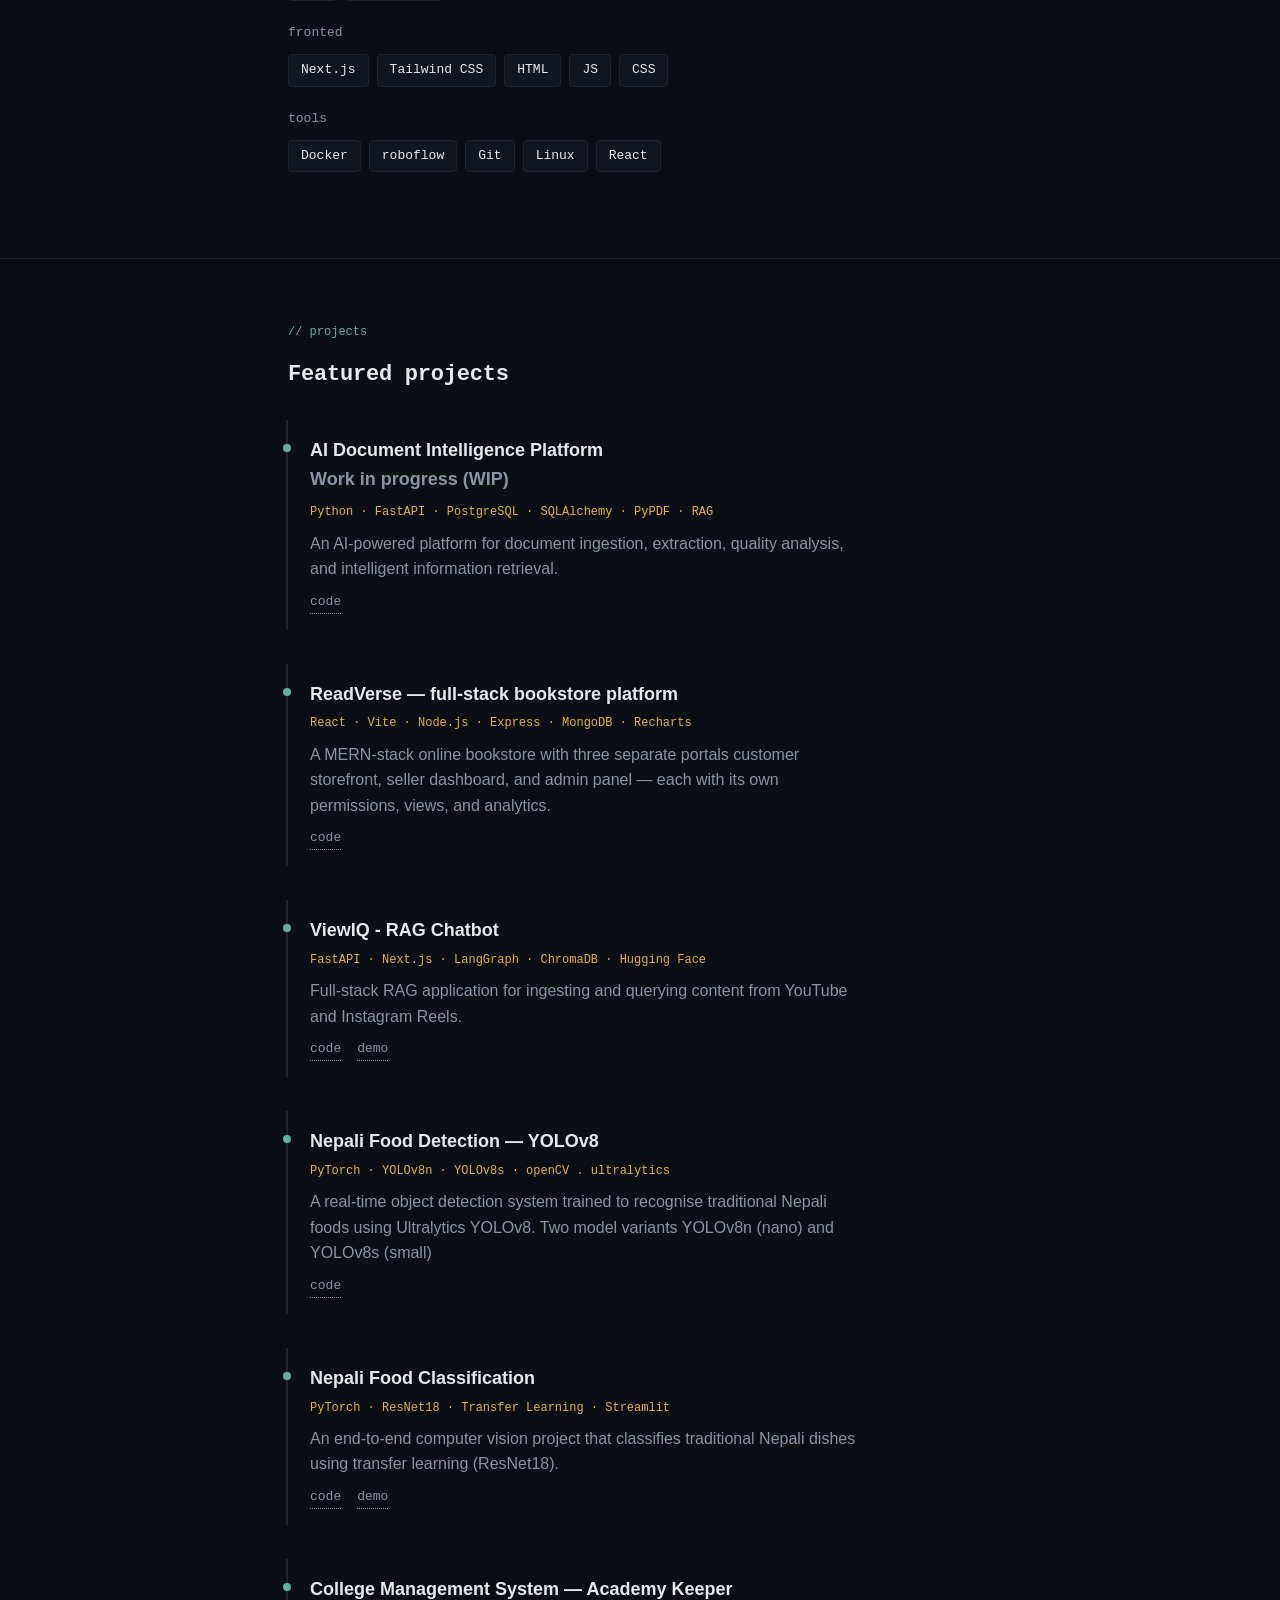
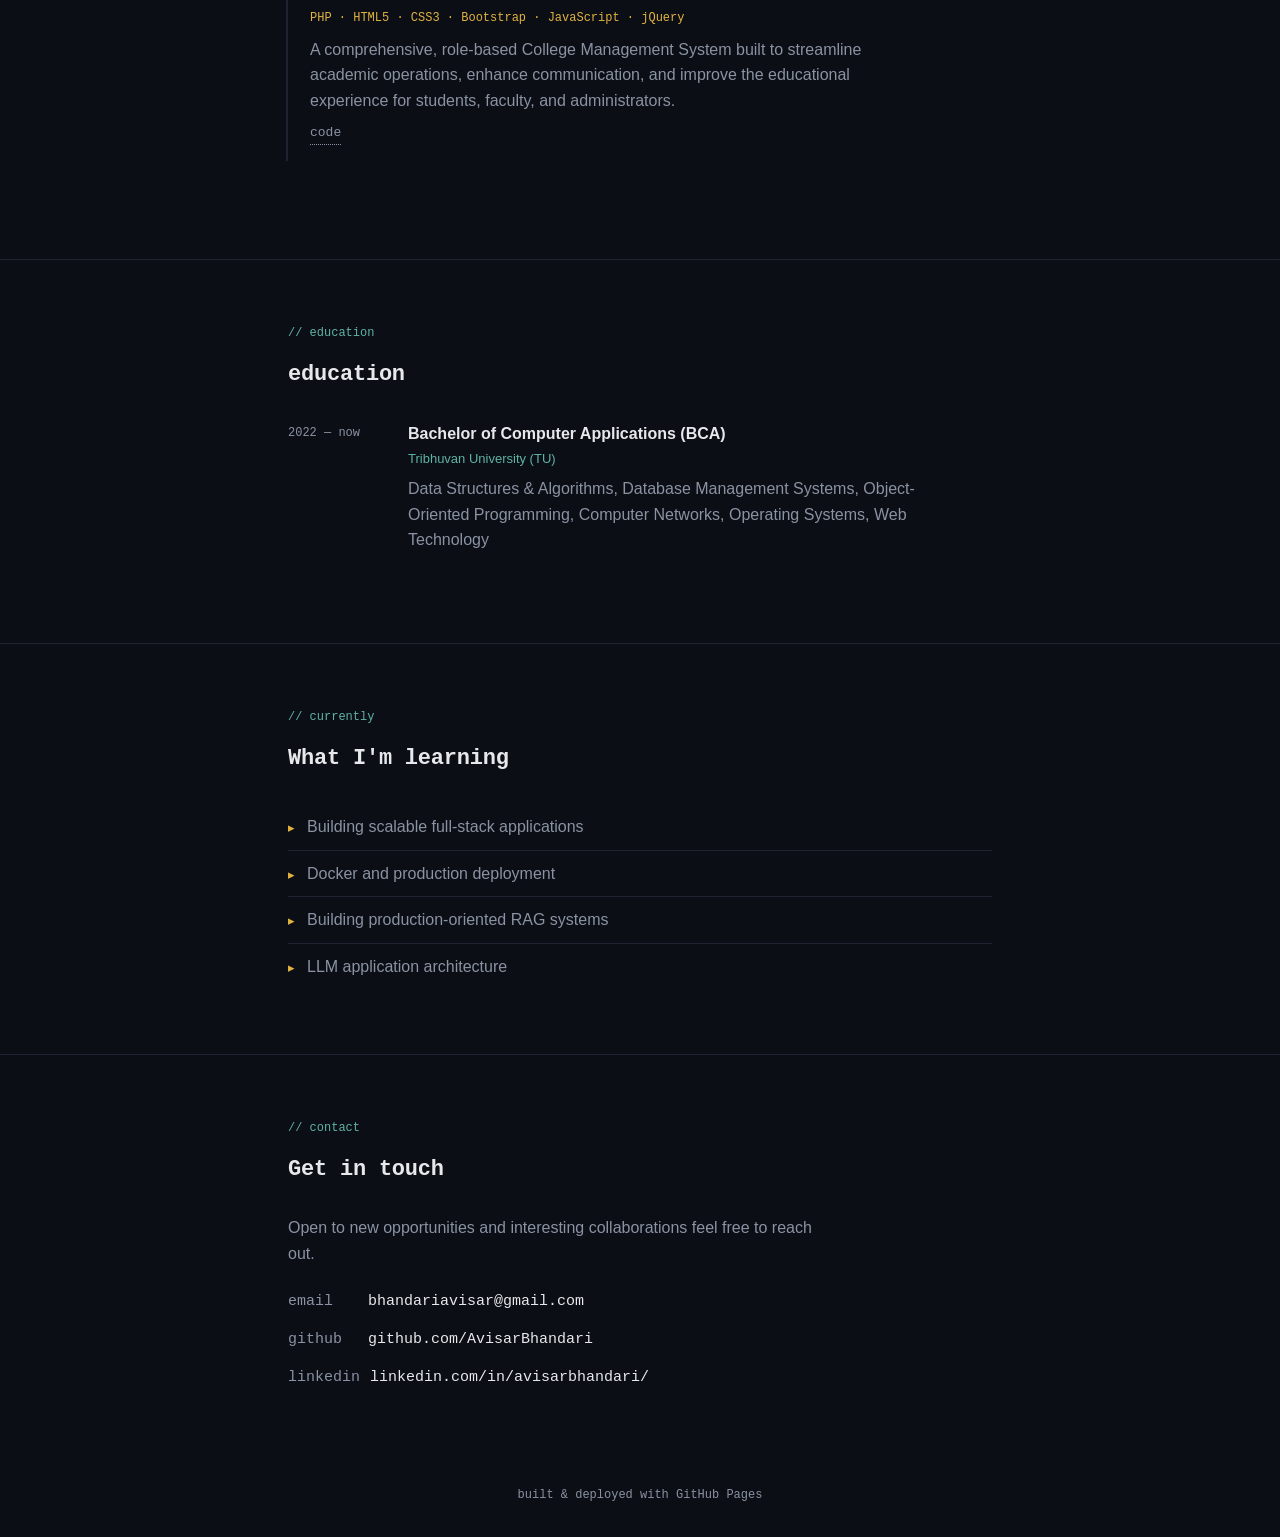
==== commit b97351fe: "full" ====
--- a/index.html
+++ b/index.html
@@ -120,6 +120,7 @@
       <span class="glabel">tools</span>
       <div class="chips">
         <span class="chip">Docker</span>
+        <span class="chip">roboflow</span>
         <span class="chip">Git</span>
         <span class="chip">Linux</span>
         <span class="chip">React</span>
@@ -134,46 +135,46 @@
     <h2>Featured projects</h2>
 
     <div class="project linked" >
-      <h3> <a href=""></a> ViewIQ - AI Document Intelligence Platform</h3>
+      <h3> <a class="stretch" href="AI-Document.html"></a>AI Document Intelligence Platform <p>Work in progress (WIP)</p></h3> 
       <span class="stack">Python · FastAPI · PostgreSQL · SQLAlchemy · PyPDF · RAG</span>
       <p>An AI-powered platform for document ingestion, extraction, quality analysis, and intelligent information retrieval.</p>
       <div class="links">
-        <a href="https://github.com/AvisarBhandari/AI-Document-Intelligence-Platform">code</a>
+        <a href="https://github.com/AvisarBhandari/AI-Document-Intelligence-Platform" target="_blank" rel="noopener noreferrer">code</a>
         <!-- <a href="#">demo</a> -->
       </div>
     </div>
 
     <div class="project linked">
-      <h3> <a class="stretch" href="project-bookstore.html" target="_blank"></a>ReadVerse — full-stack bookstore platform</h3>
+      <h3> <a class="stretch" href="project-bookstore.html" ></a>ReadVerse — full-stack bookstore platform</h3>
       <span class="stack">React · Vite · Node.js · Express · MongoDB · Recharts</span>
       <p>A MERN-stack online bookstore with three separate portals customer storefront, seller dashboard, and admin panel — each with its own permissions, views, and analytics.</p>
       <div class="links">
-        <a href="https://github.com/AvisarBhandari/Book-Store" target="_blank">code</a>
-      </div>
-    </div>
-
-    <div class="project linked">
-      <h3> <a class="stretch" href="ViewIQ-RAG.html" target="_blank"></a>RAG Chatbot</h3>
+        <a href="https://github.com/AvisarBhandari/Book-Store" target="_blank" rel="noopener noreferrer">code</a>
+      </div>
+    </div>
+
+    <div class="project linked">
+      <h3> <a class="stretch" href="ViewIQ-RAG.html"></a>ViewIQ - RAG Chatbot</h3>
       <span class="stack">FastAPI · Next.js · LangGraph · ChromaDB · Hugging Face</span>
       <p>Full-stack RAG application for ingesting and querying content from YouTube and Instagram Reels.</p>
       <div class="links">
-        <a href="https://github.com/AvisarBhandari/ViewIQ" target="_blank">code</a>
-        <a href="https://rag-chatbot-six-zeta.vercel.app/" target="_blank">demo</a>
-      </div>
-    </div>
-
-    <div class="project linked">
-      <h3><a class="stretch" href="project-yolo.html" target="_blank"></a> Nepali Food Detection — YOLOv8</h3>
+        <a href="https://github.com/AvisarBhandari/ViewIQ" target="_blank" rel="noopener noreferrer">code</a>
+        <a href="https://rag-chatbot-six-zeta.vercel.app/" target="_blank" rel="noopener noreferrer">demo</a>
+      </div>
+    </div>
+
+    <div class="project linked">
+      <h3><a class="stretch" href="project-yolo.html"></a> Nepali Food Detection — YOLOv8</h3>
       <span class="stack">PyTorch · YOLOv8n · YOLOv8s · openCV . ultralytics</span>
       <p>A real-time object detection system trained to recognise traditional Nepali foods using Ultralytics YOLOv8. Two model variants YOLOv8n (nano) and YOLOv8s (small)</p>
       <div class="links">
-        <a href="https://github.com/AvisarBhandari/nepali-food-detection-yolo" target="_blank">code</a>
-      </div>
-    </div>
-
-
-    <div class="project linked">
-      <h3> <a class="stretch" href="" target="_blank" ></a> Nepali Food Classification</h3>
+        <a href="https://github.com/AvisarBhandari/nepali-food-detection-yolo" target="_blank" rel="noopener noreferrer">code</a>
+      </div>
+    </div>
+
+
+    <div class="project linked">
+      <h3> <a class="stretch" href="Food-Classification.html" ></a> Nepali Food Classification</h3>
       <span class="stack">PyTorch · ResNet18 · Transfer Learning · Streamlit</span>
       <p>An end-to-end computer vision project that classifies traditional Nepali dishes using transfer learning (ResNet18).</p>
       <div class="links">
@@ -182,7 +183,7 @@
       </div>
     </div>
     <div class="project linked">
-      <h3> <a class="stretch" href="" target="_blank" ></a>College Management System — Academy Keeper</h3>
+      <h3> <a class="stretch" href="project-cms.html" ></a>College Management System — Academy Keeper</h3>
       <span class="stack">PHP · HTML5 · CSS3 · Bootstrap · JavaScript · jQuery</span>
       <p>A comprehensive, role-based College Management System built to streamline academic operations, enhance communication, and improve the educational experience for students, faculty, and administrators.</p>
       <div class="links">
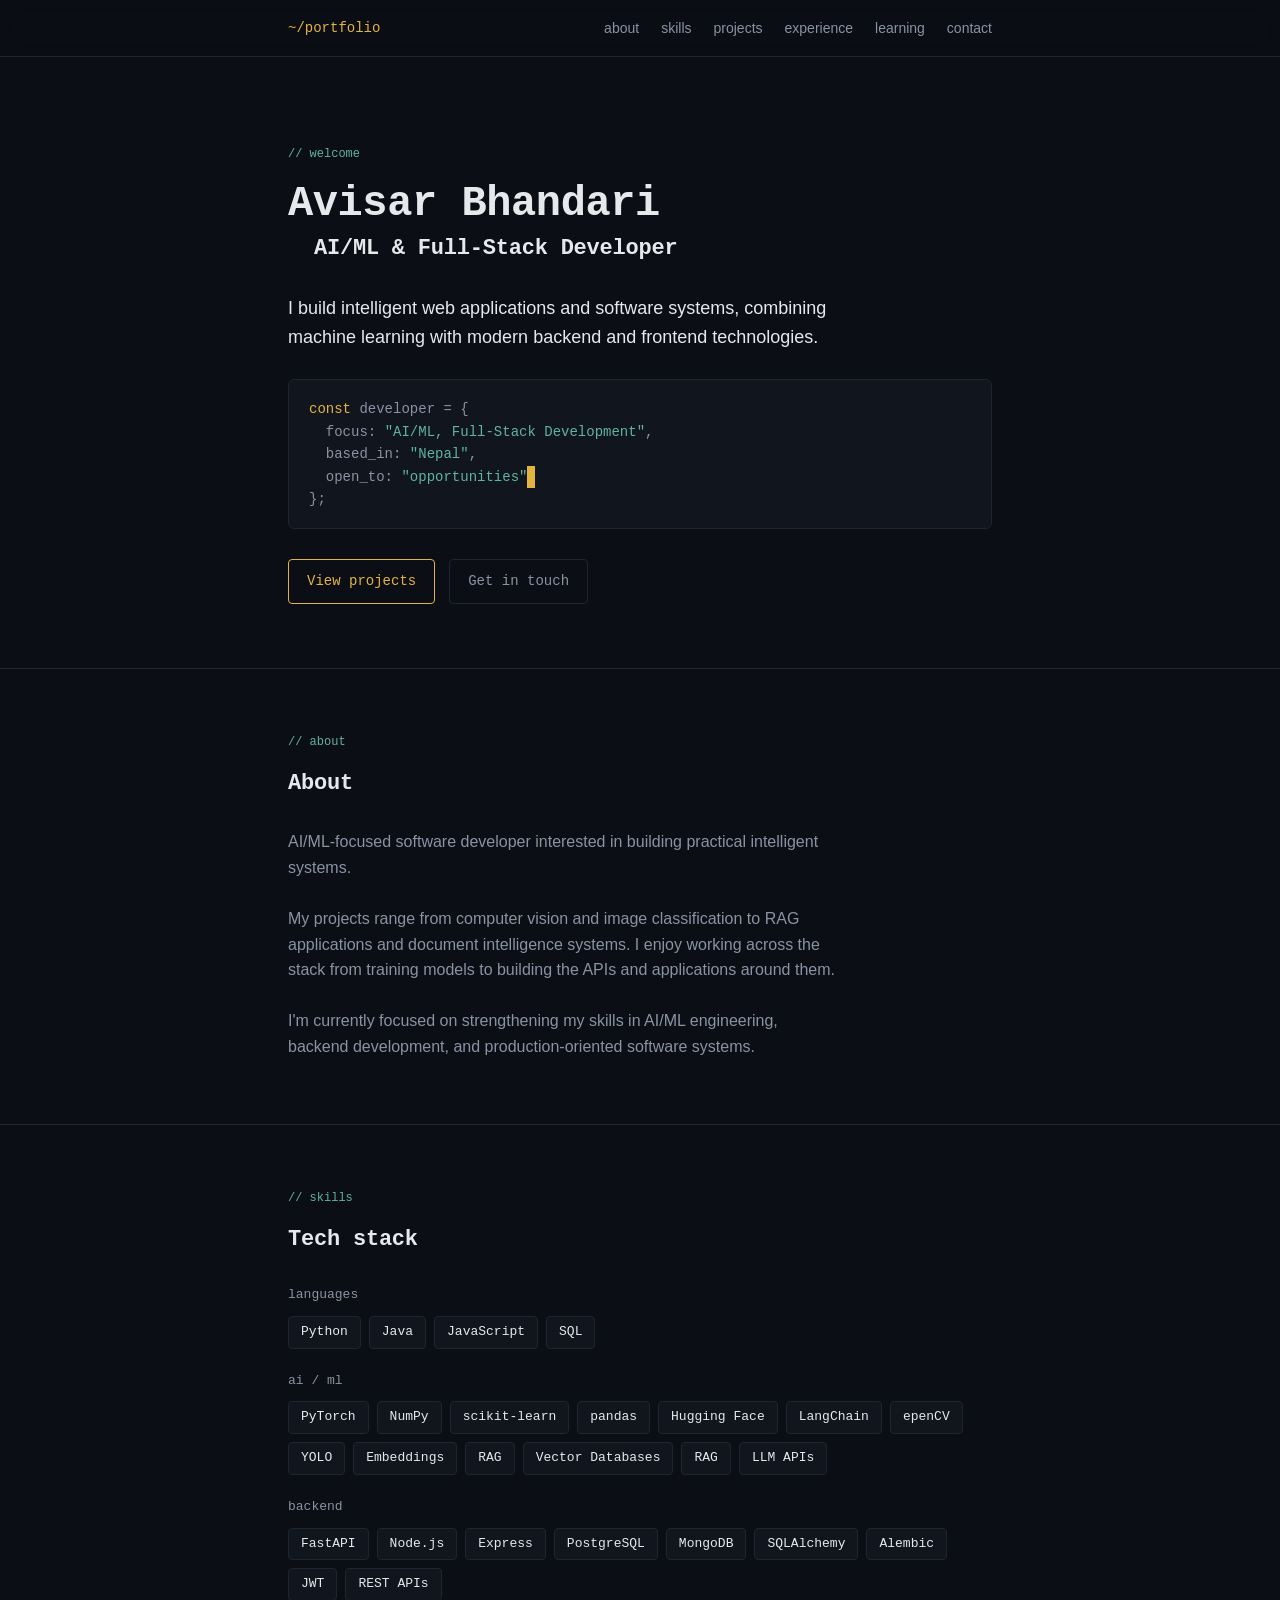
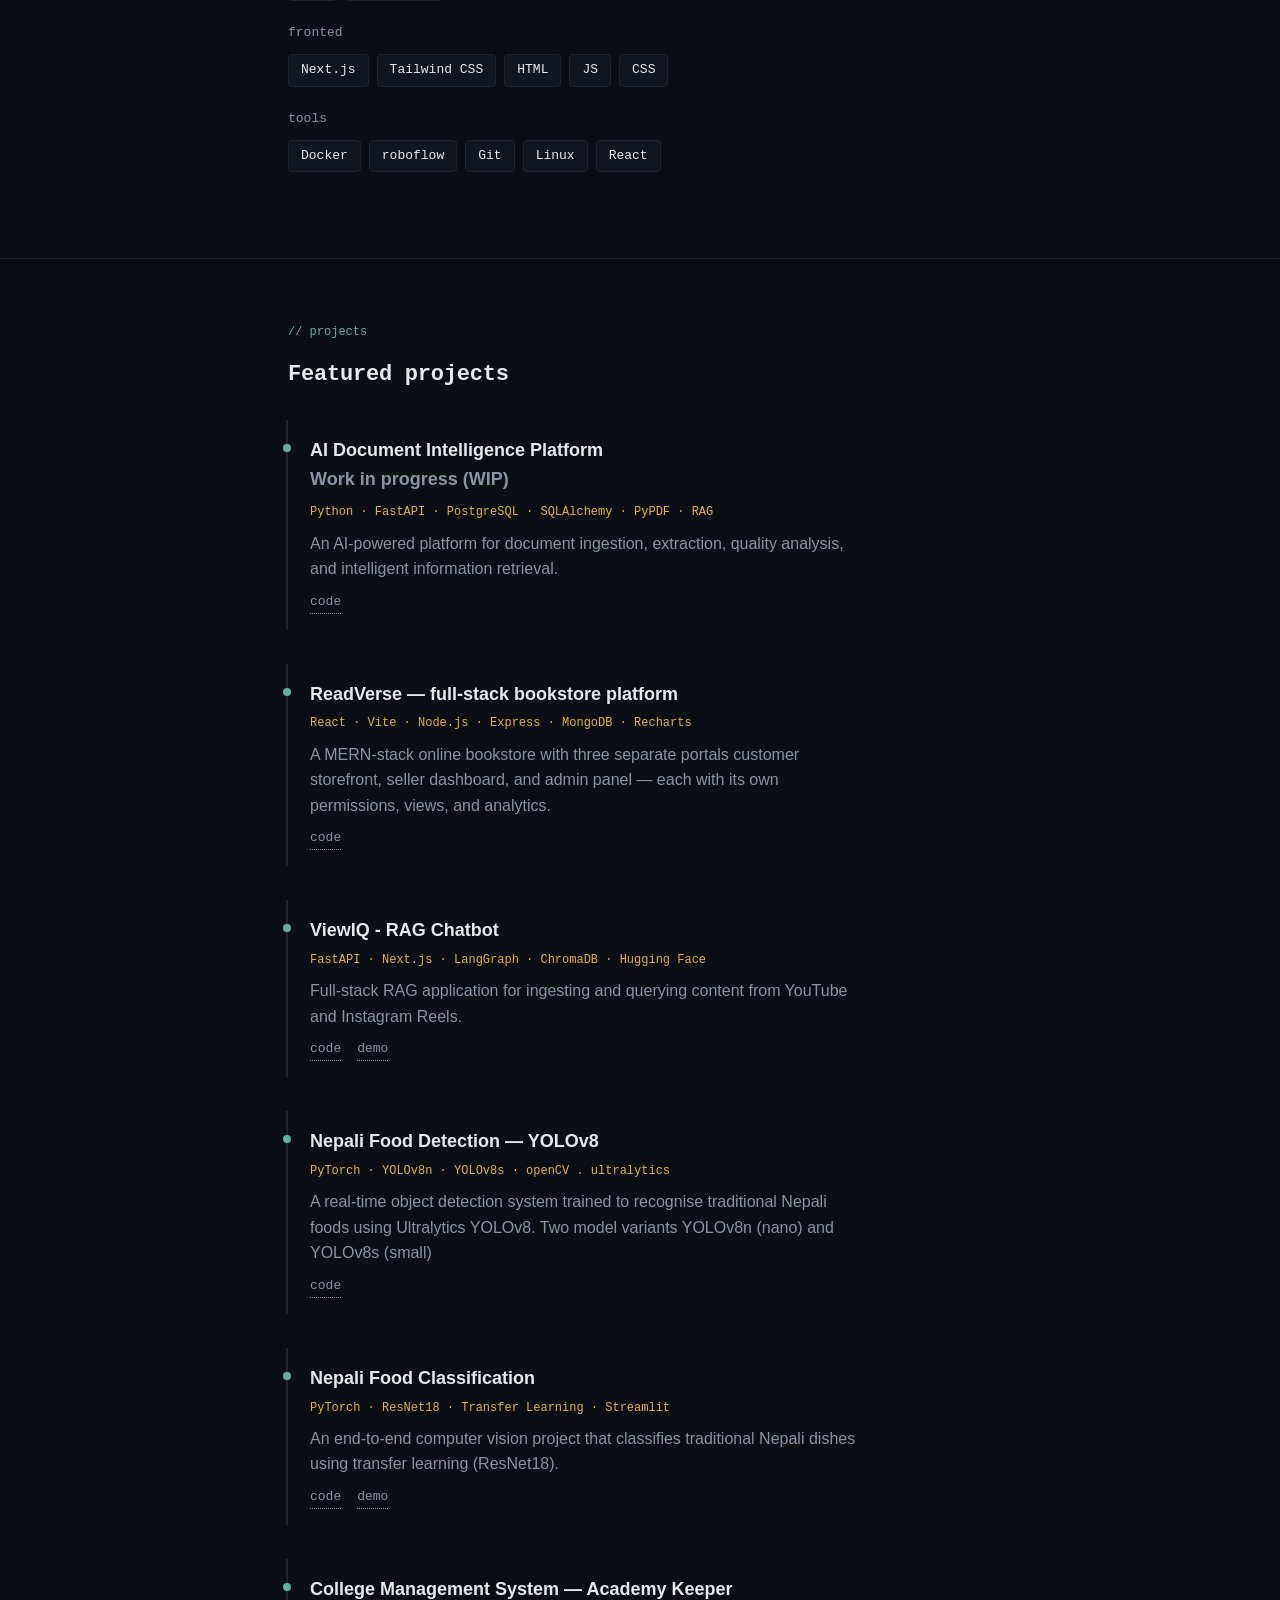
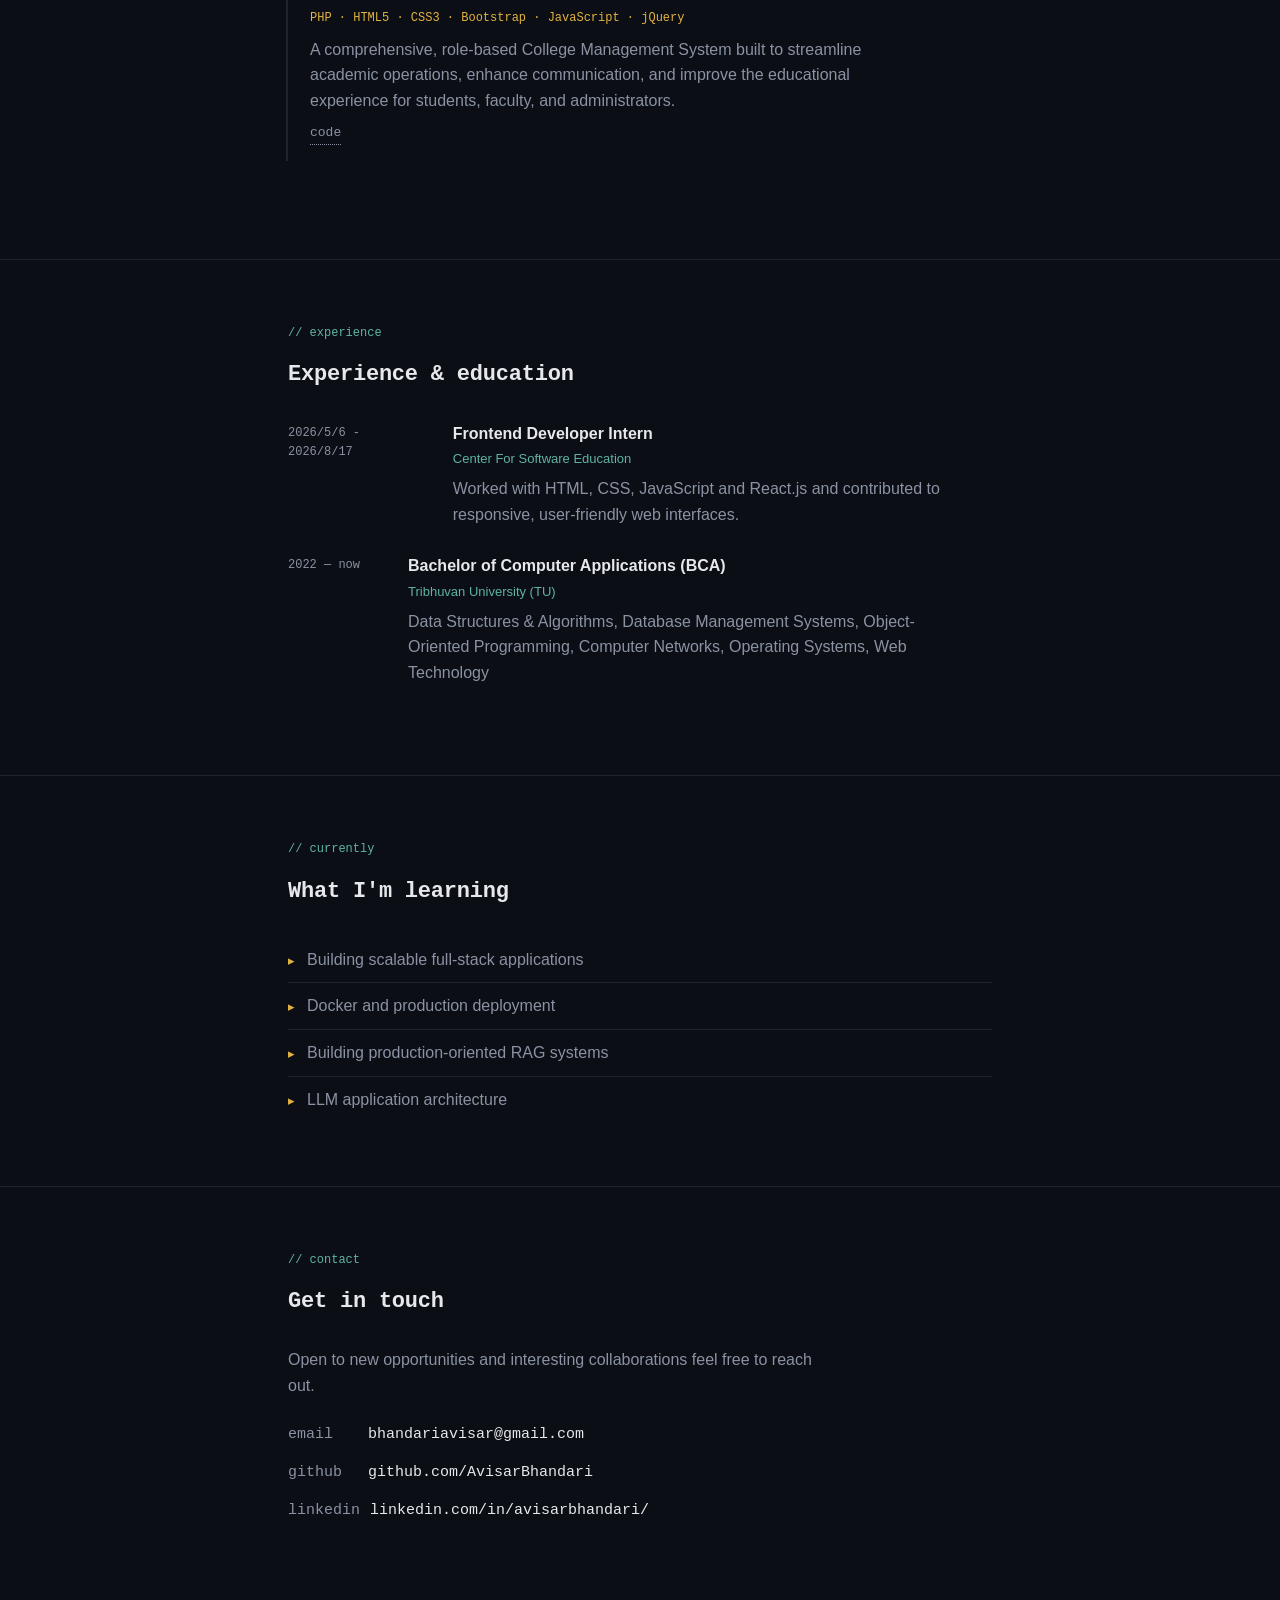
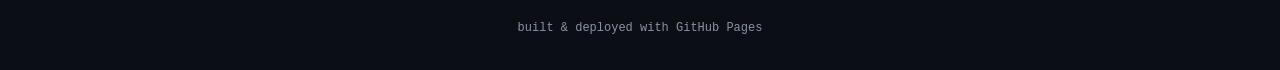
==== commit 63ebfd90: "Update" ====
--- a/index.html
+++ b/index.html
@@ -15,7 +15,7 @@
       <a href="#about">about</a>
       <a href="#skills">skills</a>
       <a href="#projects">projects</a>
-      <a href="#education">education</a>
+      <a href="#experience">experience</a>
       <a href="#learning">learning</a>
       <a href="#contact">contact</a>
     </div>
@@ -26,7 +26,7 @@
 <section id="hero">
   <div class="wrap">
     <span class="tag">// welcome</span>
-    <h1>Avisar Bhandari <br></h1><h2>&nbsp; AI/ML &amp;Full-Stack Developer</h1>
+    <h1>Avisar Bhandari <br></h1><h2>&nbsp; AI/ML &amp; Full-Stack Developer</h1>
     <p class="lead" style="margin-top:16px">
       I build intelligent web applications and software systems, combining machine learning with modern backend and frontend technologies.
     </p>
@@ -194,12 +194,12 @@
   </div>
 </section>
 
-<section id="education">
-  <div class="wrap">
-    <!-- <span class="tag">// experience</span> -->
-    <span class="tag">// education</span>
+<section id="experience">
+  <div class="wrap">
+    <span class="tag">// experience</span>
+    <!-- <span class="tag">// education</span> -->
     <h2>
-      <!-- Experience &amp; -->
+      Experience &amp;
        education</h2>
 
     <!-- <div class="entry">
@@ -210,6 +210,17 @@
         <p>Key responsibilities or achievements from this role.</p>
       </div>
     </div> -->
+    <div class="entry">
+      <span class="when">2026/5/6 - 2026/8/17</span>
+      <div class="what">
+        <h3>Frontend Developer Intern</h3>
+        <span class="org">Center For Software
+Education</span>
+        <p>Worked with HTML, CSS, JavaScript and React.js
+          and contributed to responsive, user-friendly web
+interfaces.</p>
+      </div>
+    </div>
 
     <div class="entry">
       <span class="when">2022 — now</span>
